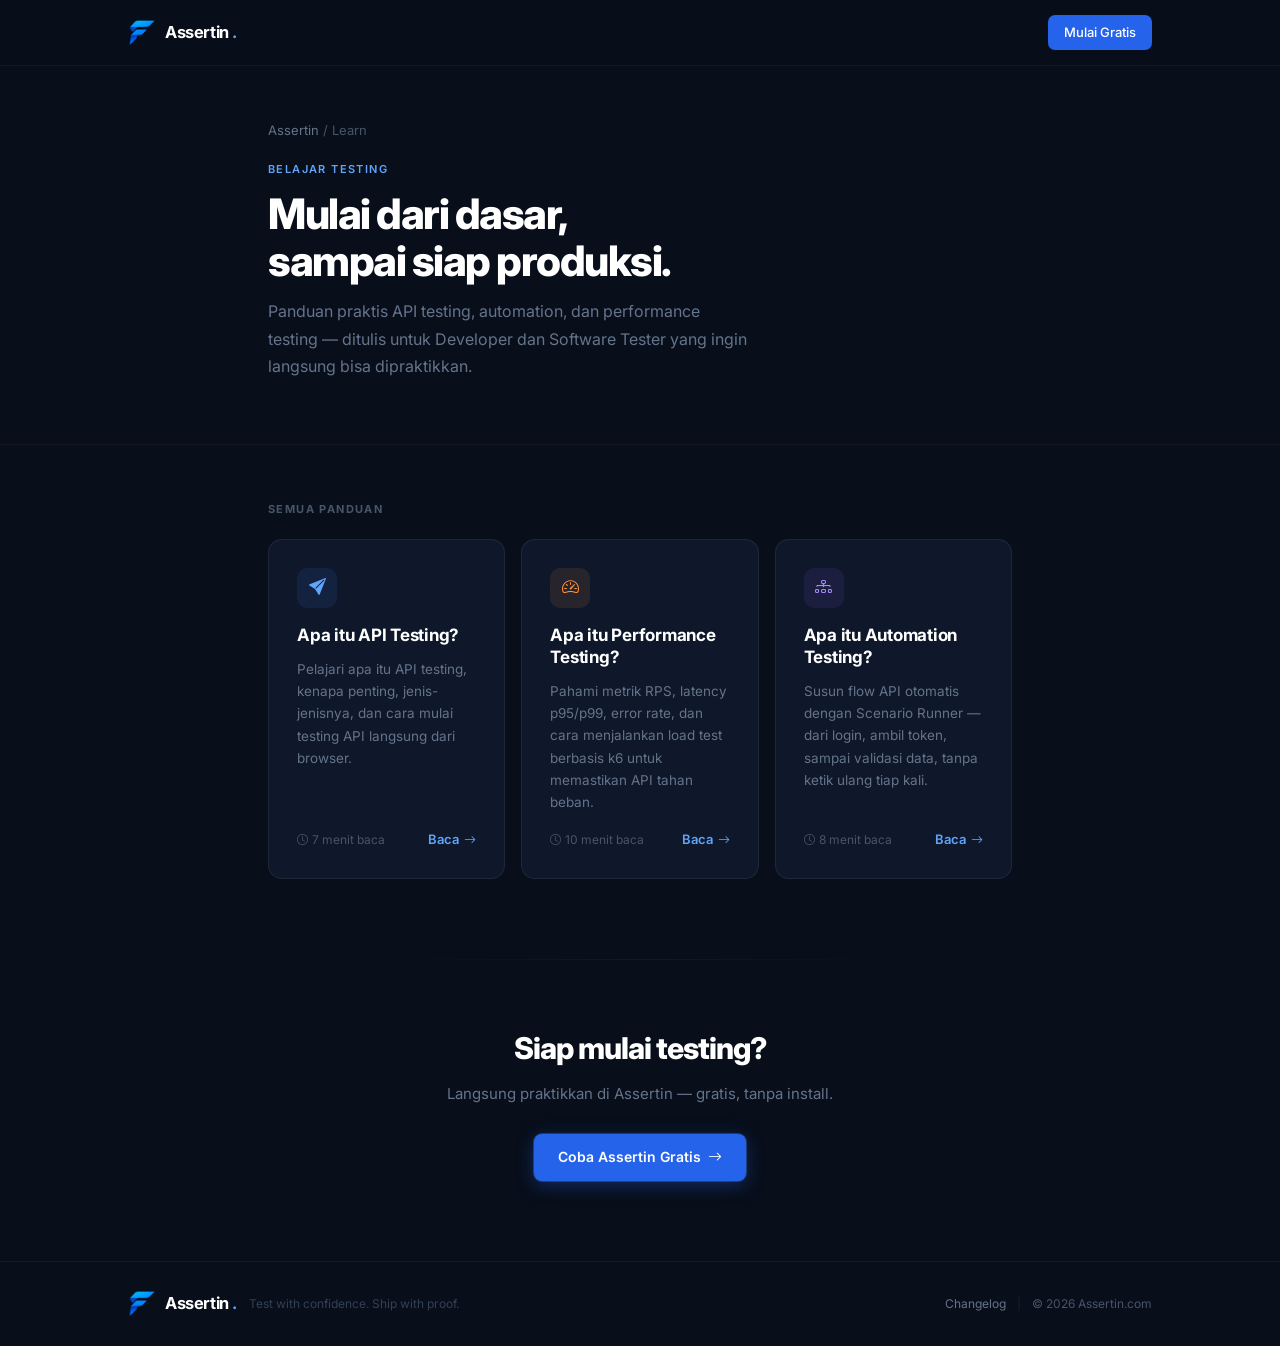
==== learn/index.html @ be363edc "feat: landing page overhaul — SEO, UX, comparison section, footer redesign - Fix JSON-LD corrupt (So" ====
<!DOCTYPE html>
<html lang="id-ID">
<head>
  <meta charset="UTF-8" />
  <meta name="viewport" content="width=device-width, initial-scale=1.0" />
  <title>Belajar API Testing — Panduan untuk Developer & QA Tester | Assertin</title>
  <meta name="description" content="Panduan lengkap belajar API testing, performance testing, dan automation testing untuk Developer dan Software Tester. Mulai dari dasar sampai siap produksi." />
  <meta name="robots" content="index,follow,max-image-preview:large">
  <link rel="canonical" href="https://assertin.com/learn/" />
  <link rel="icon" href="../favicon.ico">
  <link rel="icon" href="../favicon-32.png" type="image/png" sizes="32x32" />
  <link rel="apple-touch-icon" href="../apple-touch-icon.png" />
  <meta property="og:type" content="website" />
  <meta property="og:locale" content="id_ID" />
  <meta property="og:url" content="https://assertin.com/learn/" />
  <meta property="og:title" content="Belajar API Testing — Panduan untuk Developer & QA Tester" />
  <meta property="og:description" content="Panduan lengkap belajar API testing, performance testing, dan automation testing. Mulai dari dasar sampai siap produksi." />
  <meta property="og:image" content="https://assertin.com/forge.png" />
  <meta property="og:site_name" content="Assertin">
  <meta name="twitter:card" content="summary_large_image" />
  <meta name="twitter:title" content="Belajar API Testing — Panduan untuk Developer & QA Tester" />
  <meta name="twitter:description" content="Panduan lengkap belajar API testing, performance testing, dan automation testing. Mulai dari dasar sampai siap produksi." />
  <meta name="twitter:image" content="https://assertin.com/forge.png" />
  <meta name="theme-color" content="#080e1a">
  <meta name="color-scheme" content="dark">
  <link rel="alternate" hreflang="id" href="https://assertin.com/learn/">
  <link rel="alternate" hreflang="x-default" href="https://assertin.com/learn/">
  <link rel="preconnect" href="https://fonts.googleapis.com" />
  <link rel="preconnect" href="https://fonts.gstatic.com" crossorigin />
  <link rel="preload" as="style" href="https://fonts.googleapis.com/css2?family=Inter:ital,wght@0,300;0,400;0,500;0,600;0,700;0,800;1,400&family=JetBrains+Mono:wght@400;500;600&display=swap" onload="this.rel='stylesheet'" />
  <noscript><link href="https://fonts.googleapis.com/css2?family=Inter:ital,wght@0,300;0,400;0,500;0,600;0,700;0,800;1,400&family=JetBrains+Mono:wght@400;500;600&display=swap" rel="stylesheet" /></noscript>
  <link rel="preload" as="style" href="https://cdn.jsdelivr.net/npm/bootstrap-icons@1.11.3/font/bootstrap-icons.min.css" onload="this.rel='stylesheet'" />
  <noscript><link rel="stylesheet" href="https://cdn.jsdelivr.net/npm/bootstrap-icons@1.11.3/font/bootstrap-icons.min.css" /></noscript>
  <script defer src="/_vercel/insights/script.js"></script>
  <script defer src="/_vercel/speed-insights/script.js"></script>
  <script type="application/ld+json">
    {
      "@context": "https://schema.org",
      "@type": "CollectionPage",
      "name": "Belajar API Testing",
      "url": "https://assertin.com/learn/",
      "description": "Panduan lengkap belajar API testing, performance testing, dan automation testing.",
      "publisher": { "@type": "Organization", "name": "Assertin", "url": "https://assertin.com" },
      "hasPart": [
        { "@type": "Article", "name": "Apa itu API Testing?", "url": "https://assertin.com/learn/api-testing" },
        { "@type": "Article", "name": "Apa itu Performance Testing?", "url": "https://assertin.com/learn/performance-testing" },
        { "@type": "Article", "name": "Apa itu Automation Testing?", "url": "https://assertin.com/learn/automation-testing" }
      ]
    }
  </script>
  <script type="application/ld+json">
    {
      "@context": "https://schema.org",
      "@type": "BreadcrumbList",
      "itemListElement": [
        { "@type": "ListItem", "position": 1, "name": "Assertin", "item": "https://assertin.com/" },
        { "@type": "ListItem", "position": 2, "name": "Learn", "item": "https://assertin.com/learn/" }
      ]
    }
  </script>
  <style>
    *, *::before, *::after {
      box-sizing: border-box;
      margin: 0;
      padding: 0;
    }

    :root {
      --blue-400: #60a5fa;
      --blue-500: #3b82f6;
      --blue-600: #2563eb;
      --cyan-400: #22d3ee;
      --green-400: #4ade80;
      --violet-400: #a78bfa;
      --orange-400: #fb923c;
      --slate-300: #cbd5e1;
      --slate-400: #94a3b8;
      --slate-500: #64748b;
      --slate-600: #475569;
      --slate-700: #334155;
      --slate-900: #0f172a;
      --slate-950: #080e1a;
    }

    html { scroll-behavior: smooth; overflow-x: hidden; }

    body {
      font-family: 'Inter', sans-serif;
      background: var(--slate-950);
      color: var(--slate-400);
      line-height: 1.6;
      overflow-x: hidden;
    }

    .wrap {
      max-width: 1080px;
      margin: 0 auto;
      padding: 0 28px;
    }

    .wrap-md {
      max-width: 800px;
      margin: 0 auto;
      padding: 0 28px;
    }

    /* ── NAVBAR ── */
    nav {
      position: fixed;
      top: 0; left: 0; right: 0;
      z-index: 99;
      padding: 15px 0;
      background: rgba(8, 14, 26, 0.82);
      backdrop-filter: blur(18px);
      border-bottom: 1px solid rgba(255, 255, 255, 0.045);
    }

    .nav-inner {
      display: flex;
      align-items: center;
      justify-content: space-between;
      gap: 24px;
    }

    .logo {
      display: flex;
      align-items: center;
      gap: 9px;
      text-decoration: none;
    }

    .logo img {
      width: 28px;
      height: 28px;
      object-fit: contain;
    }

    .logo-name {
      font-size: 16.5px;
      font-weight: 700;
      color: white;
      letter-spacing: -0.4px;
    }

    .logo-name span { color: var(--blue-400); }

    .nav-btn {
      display: inline-flex;
      align-items: center;
      gap: 6px;
      padding: 7px 16px;
      background: var(--blue-600);
      color: white;
      text-decoration: none;
      border-radius: 7px;
      font-size: 13px;
      font-weight: 500;
      transition: background .18s, transform .15s;
    }

    .nav-btn:hover {
      background: var(--blue-500);
      transform: translateY(-1px);
    }

    /* ── HERO ── */
    .page-hero {
      padding: 120px 0 64px;
      border-bottom: 1px solid rgba(255,255,255,.04);
    }

    .breadcrumb {
      font-size: 13px;
      color: var(--slate-600);
      margin-bottom: 20px;
    }

    .breadcrumb a {
      color: var(--slate-500);
      text-decoration: none;
      transition: color .15s;
    }

    .breadcrumb a:hover { color: var(--blue-400); }

    .eyebrow {
      display: block;
      font-size: 11px;
      font-weight: 600;
      letter-spacing: 1.4px;
      text-transform: uppercase;
      color: var(--blue-400);
      margin-bottom: 12px;
    }

    .page-hero h1 {
      font-size: clamp(28px, 4vw, 42px);
      font-weight: 800;
      color: white;
      letter-spacing: -1.5px;
      line-height: 1.12;
      margin-bottom: 14px;
    }

    .page-hero p {
      font-size: 16px;
      color: var(--slate-500);
      max-width: 480px;
      line-height: 1.7;
    }

    /* ── ARTICLES GRID ── */
    .articles-section {
      padding: 56px 0 80px;
    }

    .section-label {
      font-size: 11px;
      font-weight: 700;
      letter-spacing: 1.4px;
      text-transform: uppercase;
      color: var(--slate-600);
      margin-bottom: 20px;
    }

    .articles-grid {
      display: grid;
      grid-template-columns: repeat(3, 1fr);
      gap: 16px;
    }

    @media (max-width: 880px) {
      .articles-grid { grid-template-columns: 1fr 1fr; }
    }

    @media (max-width: 560px) {
      .articles-grid { grid-template-columns: 1fr; }
    }

    .article-card {
      display: flex;
      flex-direction: column;
      gap: 12px;
      padding: 28px;
      border: 1px solid rgba(255,255,255,.07);
      border-radius: 14px;
      background: var(--slate-900);
      text-decoration: none;
      transition: border-color .15s, transform .15s;
    }

    .article-card:hover {
      border-color: rgba(96,165,250,.28);
      transform: translateY(-2px);
    }

    .article-card-ic {
      width: 40px;
      height: 40px;
      border-radius: 10px;
      display: flex;
      align-items: center;
      justify-content: center;
      font-size: 17px;
      margin-bottom: 4px;
    }

    .fi-b { background: rgba(59,130,246,.1); color: var(--blue-400); }
    .fi-o { background: rgba(251,146,60,.1); color: var(--orange-400); }
    .fi-v { background: rgba(139,92,246,.1); color: var(--violet-400); }

    .article-card h2 {
      font-size: 17px;
      font-weight: 700;
      color: white;
      letter-spacing: -.25px;
      line-height: 1.3;
    }

    .article-card p {
      font-size: 13.5px;
      color: var(--slate-500);
      line-height: 1.65;
      flex: 1;
    }

    .article-card-meta {
      display: flex;
      align-items: center;
      justify-content: space-between;
      padding-top: 4px;
    }

    .read-time {
      font-size: 12px;
      color: var(--slate-600);
    }

    .read-cta {
      display: inline-flex;
      align-items: center;
      gap: 5px;
      font-size: 13px;
      font-weight: 600;
      color: var(--blue-400);
      transition: gap .15s;
    }

    .article-card:hover .read-cta { gap: 8px; }

    .read-cta i { font-size: 12px; }

    /* ── DIVIDER ── */
    .div-line {
      height: 1px;
      background: linear-gradient(90deg, transparent, rgba(255,255,255,.045), transparent);
      max-width: 500px;
      margin: 0 auto;
    }

    /* ── CTA ── */
    .cta-section {
      padding: 64px 0 80px;
      text-align: center;
    }

    .cta-section h2 {
      font-size: clamp(22px, 3vw, 30px);
      font-weight: 800;
      color: white;
      letter-spacing: -1px;
      margin-bottom: 10px;
    }

    .cta-section p {
      font-size: 15px;
      color: var(--slate-500);
      margin-bottom: 28px;
    }

    .btn-primary {
      display: inline-flex;
      align-items: center;
      gap: 7px;
      padding: 12px 24px;
      background: var(--blue-600);
      color: white;
      text-decoration: none;
      border-radius: 8px;
      font-size: 14px;
      font-weight: 600;
      box-shadow: 0 0 0 1px rgba(59,130,246,.35), 0 4px 18px rgba(37,99,235,.35);
      transition: all .18s;
    }

    .btn-primary:hover {
      background: var(--blue-500);
      transform: translateY(-1px);
    }

    /* ── FOOTER ── */
    footer {
      border-top: 1px solid rgba(255,255,255,.05);
      padding: 28px 0;
    }

    .foot-inner {
      display: flex;
      align-items: center;
      justify-content: space-between;
      flex-wrap: wrap;
      gap: 10px;
    }

    .foot-l {
      display: flex;
      align-items: center;
      gap: 12px;
    }

    .foot-tag {
      font-size: 12px;
      color: var(--slate-700);
    }

    .foot-r {
      font-size: 12px;
      color: var(--slate-600);
    }

    .foot-r a {
      color: var(--slate-500);
      text-decoration: none;
      transition: color .15s;
    }

    .foot-r a:hover { color: var(--blue-400); }

    @media (max-width: 560px) {
      .foot-inner { flex-direction: column; align-items: flex-start; gap: 14px; }
      .foot-l { flex-direction: column; align-items: flex-start; gap: 8px; }
    }
  </style>
</head>

<body>
  <!-- ── NAVBAR ── -->
  <nav>
    <div class="wrap nav-inner">
      <a href="../" class="logo">
        <img src="../forge.png" alt="Assertin API Testing Platform" />
        <span class="logo-name">Assertin <span>.</span></span>
      </a>
      <a href="https://forge.assertin.com" class="nav-btn">Mulai Gratis</a>
    </div>
  </nav>

  <!-- ── PAGE HERO ── -->
  <div class="page-hero">
    <div class="wrap-md">
      <div class="breadcrumb"><a href="../">Assertin</a> / Learn</div>
      <span class="eyebrow">Belajar Testing</span>
      <h1>Mulai dari dasar,<br>sampai siap produksi.</h1>
      <p>Panduan praktis API testing, automation, dan performance testing — ditulis untuk Developer dan Software Tester yang ingin langsung bisa dipraktikkan.</p>
    </div>
  </div>

  <!-- ── ARTICLES ── -->
  <section class="articles-section">
    <div class="wrap-md">
      <div class="section-label">Semua Panduan</div>
      <div class="articles-grid">
        <a href="/learn/api-testing" class="article-card">
          <div class="article-card-ic fi-b">
            <i class="bi bi-send-fill"></i>
          </div>
          <h2>Apa itu API Testing?</h2>
          <p>Pelajari apa itu API testing, kenapa penting, jenis-jenisnya, dan cara mulai testing API langsung dari browser.</p>
          <div class="article-card-meta">
            <span class="read-time"><i class="bi bi-clock" style="margin-right:4px;font-size:11px"></i>7 menit baca</span>
            <span class="read-cta">Baca <i class="bi bi-arrow-right"></i></span>
          </div>
        </a>
        <a href="/learn/performance-testing" class="article-card">
          <div class="article-card-ic fi-o">
            <i class="bi bi-speedometer2"></i>
          </div>
          <h2>Apa itu Performance Testing?</h2>
          <p>Pahami metrik RPS, latency p95/p99, error rate, dan cara menjalankan load test berbasis k6 untuk memastikan API tahan beban.</p>
          <div class="article-card-meta">
            <span class="read-time"><i class="bi bi-clock" style="margin-right:4px;font-size:11px"></i>10 menit baca</span>
            <span class="read-cta">Baca <i class="bi bi-arrow-right"></i></span>
          </div>
        </a>
        <a href="/learn/automation-testing" class="article-card">
          <div class="article-card-ic fi-v">
            <i class="bi bi-diagram-3"></i>
          </div>
          <h2>Apa itu Automation Testing?</h2>
          <p>Susun flow API otomatis dengan Scenario Runner — dari login, ambil token, sampai validasi data, tanpa ketik ulang tiap kali.</p>
          <div class="article-card-meta">
            <span class="read-time"><i class="bi bi-clock" style="margin-right:4px;font-size:11px"></i>8 menit baca</span>
            <span class="read-cta">Baca <i class="bi bi-arrow-right"></i></span>
          </div>
        </a>
      </div>
    </div>
  </section>

  <div class="div-line"></div>

  <!-- ── CTA ── -->
  <section class="cta-section">
    <div class="wrap-md">
      <h2>Siap mulai testing?</h2>
      <p>Langsung praktikkan di Assertin — gratis, tanpa install.</p>
      <a href="https://forge.assertin.com" class="btn-primary">
        Coba Assertin Gratis <i class="bi bi-arrow-right"></i>
      </a>
    </div>
  </section>

  <!-- ── FOOTER ── -->
  <footer>
    <div class="wrap foot-inner">
      <div class="foot-l">
        <a href="../" class="logo">
          <img src="../forge.png" alt="Assertin" />
          <span class="logo-name">Assertin <span>.</span></span>
        </a>
        <span class="foot-tag">Test with confidence. Ship with proof.</span>
      </div>
      <div class="foot-r">
        <a href="../changelog">Changelog</a>
        <span style="margin:0 8px;color:rgba(255,255,255,.08)">|</span>
        <span>&copy; <span id="copyright-year"></span> Assertin.com</span>
      </div>
    </div>
  </footer>

  <script>
    document.getElementById('copyright-year').textContent = new Date().getFullYear();
  </script>
</body>
</html>
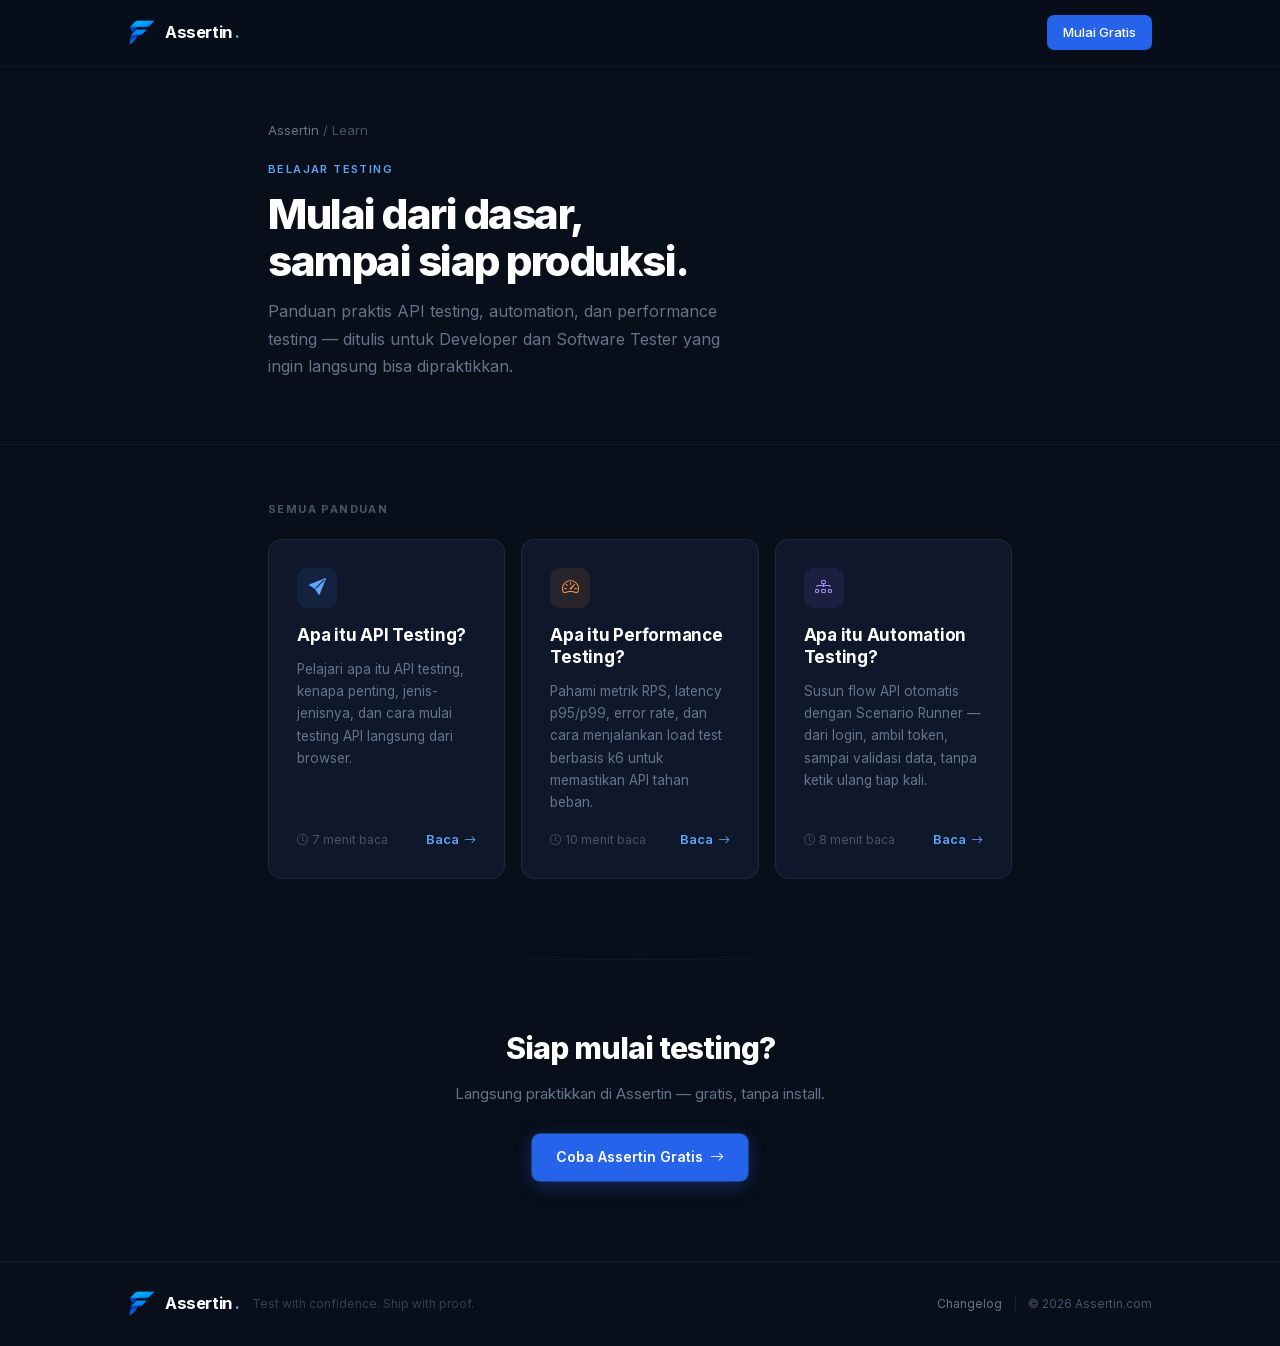
==== commit 56bb30e8: "SEO: fix canonicals, self-host fonts, add schemas and internal links - Fix all canonical/hreflang/si" ====
--- a/learn/index.html
+++ b/learn/index.html
@@ -6,13 +6,13 @@
   <title>Belajar API Testing — Panduan untuk Developer & QA Tester | Assertin</title>
   <meta name="description" content="Panduan lengkap belajar API testing, performance testing, dan automation testing untuk Developer dan Software Tester. Mulai dari dasar sampai siap produksi." />
   <meta name="robots" content="index,follow,max-image-preview:large">
-  <link rel="canonical" href="https://assertin.com/learn/" />
+  <link rel="canonical" href="https://assertin.com/learn" />
   <link rel="icon" href="../favicon.ico">
   <link rel="icon" href="../favicon-32.png" type="image/png" sizes="32x32" />
   <link rel="apple-touch-icon" href="../apple-touch-icon.png" />
   <meta property="og:type" content="website" />
   <meta property="og:locale" content="id_ID" />
-  <meta property="og:url" content="https://assertin.com/learn/" />
+  <meta property="og:url" content="https://assertin.com/learn" />
   <meta property="og:title" content="Belajar API Testing — Panduan untuk Developer & QA Tester" />
   <meta property="og:description" content="Panduan lengkap belajar API testing, performance testing, dan automation testing. Mulai dari dasar sampai siap produksi." />
   <meta property="og:image" content="https://assertin.com/forge.png" />
@@ -23,14 +23,8 @@
   <meta name="twitter:image" content="https://assertin.com/forge.png" />
   <meta name="theme-color" content="#080e1a">
   <meta name="color-scheme" content="dark">
-  <link rel="alternate" hreflang="id" href="https://assertin.com/learn/">
-  <link rel="alternate" hreflang="x-default" href="https://assertin.com/learn/">
-  <link rel="preconnect" href="https://fonts.googleapis.com" />
-  <link rel="preconnect" href="https://fonts.gstatic.com" crossorigin />
-  <link rel="preload" as="style" href="https://fonts.googleapis.com/css2?family=Inter:ital,wght@0,300;0,400;0,500;0,600;0,700;0,800;1,400&family=JetBrains+Mono:wght@400;500;600&display=swap" onload="this.rel='stylesheet'" />
-  <noscript><link href="https://fonts.googleapis.com/css2?family=Inter:ital,wght@0,300;0,400;0,500;0,600;0,700;0,800;1,400&family=JetBrains+Mono:wght@400;500;600&display=swap" rel="stylesheet" /></noscript>
-  <link rel="preload" as="style" href="https://cdn.jsdelivr.net/npm/bootstrap-icons@1.11.3/font/bootstrap-icons.min.css" onload="this.rel='stylesheet'" />
-  <noscript><link rel="stylesheet" href="https://cdn.jsdelivr.net/npm/bootstrap-icons@1.11.3/font/bootstrap-icons.min.css" /></noscript>
+  <link rel="alternate" hreflang="id" href="https://assertin.com/learn">
+  <link rel="alternate" hreflang="x-default" href="https://assertin.com/learn">
   <script defer src="/_vercel/insights/script.js"></script>
   <script defer src="/_vercel/speed-insights/script.js"></script>
   <script type="application/ld+json">
@@ -38,7 +32,7 @@
       "@context": "https://schema.org",
       "@type": "CollectionPage",
       "name": "Belajar API Testing",
-      "url": "https://assertin.com/learn/",
+      "url": "https://assertin.com/learn",
       "description": "Panduan lengkap belajar API testing, performance testing, dan automation testing.",
       "publisher": { "@type": "Organization", "name": "Assertin", "url": "https://assertin.com" },
       "hasPart": [
@@ -53,12 +47,21 @@
       "@context": "https://schema.org",
       "@type": "BreadcrumbList",
       "itemListElement": [
-        { "@type": "ListItem", "position": 1, "name": "Assertin", "item": "https://assertin.com/" },
-        { "@type": "ListItem", "position": 2, "name": "Learn", "item": "https://assertin.com/learn/" }
+        { "@type": "ListItem", "position": 1, "name": "Assertin", "item": "https://assertin.com" },
+        { "@type": "ListItem", "position": 2, "name": "Learn", "item": "https://assertin.com/learn" }
       ]
     }
   </script>
   <style>
+    @font-face{font-family:'Inter';font-style:italic;font-weight:400;font-display:swap;src:url('/assets/fonts/inter/inter-italic-latin-ext.woff2') format('woff2');unicode-range:U+0100-024F,U+0259,U+1E00-1EFF,U+2020,U+20A0-20AB,U+20AD-20CF,U+2113,U+2C60-2C7F,U+A720-A7FF}
+    @font-face{font-family:'Inter';font-style:italic;font-weight:400;font-display:swap;src:url('/assets/fonts/inter/inter-italic-latin.woff2') format('woff2');unicode-range:U+0000-00FF,U+0131,U+0152-0153,U+02BB-02BC,U+02C6,U+02DA,U+02DC,U+2000-206F,U+2074,U+20AC,U+2122,U+2191,U+2193,U+2212,U+2215,U+FEFF,U+FFFD}
+    @font-face{font-family:'Inter';font-style:normal;font-weight:300 800;font-display:swap;src:url('/assets/fonts/inter/inter-300-latin-ext.woff2') format('woff2');unicode-range:U+0100-024F,U+0259,U+1E00-1EFF,U+2020,U+20A0-20AB,U+20AD-20CF,U+2113,U+2C60-2C7F,U+A720-A7FF}
+    @font-face{font-family:'Inter';font-style:normal;font-weight:300 800;font-display:swap;src:url('/assets/fonts/inter/inter-300-latin.woff2') format('woff2');unicode-range:U+0000-00FF,U+0131,U+0152-0153,U+02BB-02BC,U+02C6,U+02DA,U+02DC,U+2000-206F,U+2074,U+20AC,U+2122,U+2191,U+2193,U+2212,U+2215,U+FEFF,U+FFFD}
+    @font-face{font-family:'JetBrains Mono';font-style:normal;font-weight:400 600;font-display:swap;src:url('/assets/fonts/jetbrains/jbmono-latin-ext.woff2') format('woff2');unicode-range:U+0100-024F,U+0259,U+1E00-1EFF,U+2020,U+20A0-20AB,U+20AD-20CF,U+2113,U+2C60-2C7F,U+A720-A7FF}
+    @font-face{font-family:'JetBrains Mono';font-style:normal;font-weight:400 600;font-display:swap;src:url('/assets/fonts/jetbrains/jbmono-latin.woff2') format('woff2');unicode-range:U+0000-00FF,U+0131,U+0152-0153,U+02BB-02BC,U+02C6,U+02DA,U+02DC,U+2000-206F,U+2074,U+20AC,U+2122,U+2191,U+2193,U+2212,U+2215,U+FEFF,U+FFFD}
+    @font-face{font-display:block;font-family:bootstrap-icons;src:url("/assets/fonts/bi/bootstrap-icons.woff2") format("woff2"),url("/assets/fonts/bi/bootstrap-icons.woff") format("woff")}
+    .bi::before,[class*=" bi-"]::before,[class^=bi-]::before{display:inline-block;font-family:bootstrap-icons!important;font-style:normal;font-weight:400!important;font-variant:normal;text-transform:none;line-height:1;vertical-align:-.125em;-webkit-font-smoothing:antialiased;-moz-osx-font-smoothing:grayscale}
+    .bi-arrow-right::before{content:"\f138"}.bi-check-lg::before{content:"\f633"}.bi-clock::before{content:"\f293"}.bi-diagram-3::before{content:"\f2ee"}.bi-send-fill::before{content:"\f6b9"}.bi-speedometer2::before{content:"\f580"}
     *, *::before, *::after {
       box-sizing: border-box;
       margin: 0;
